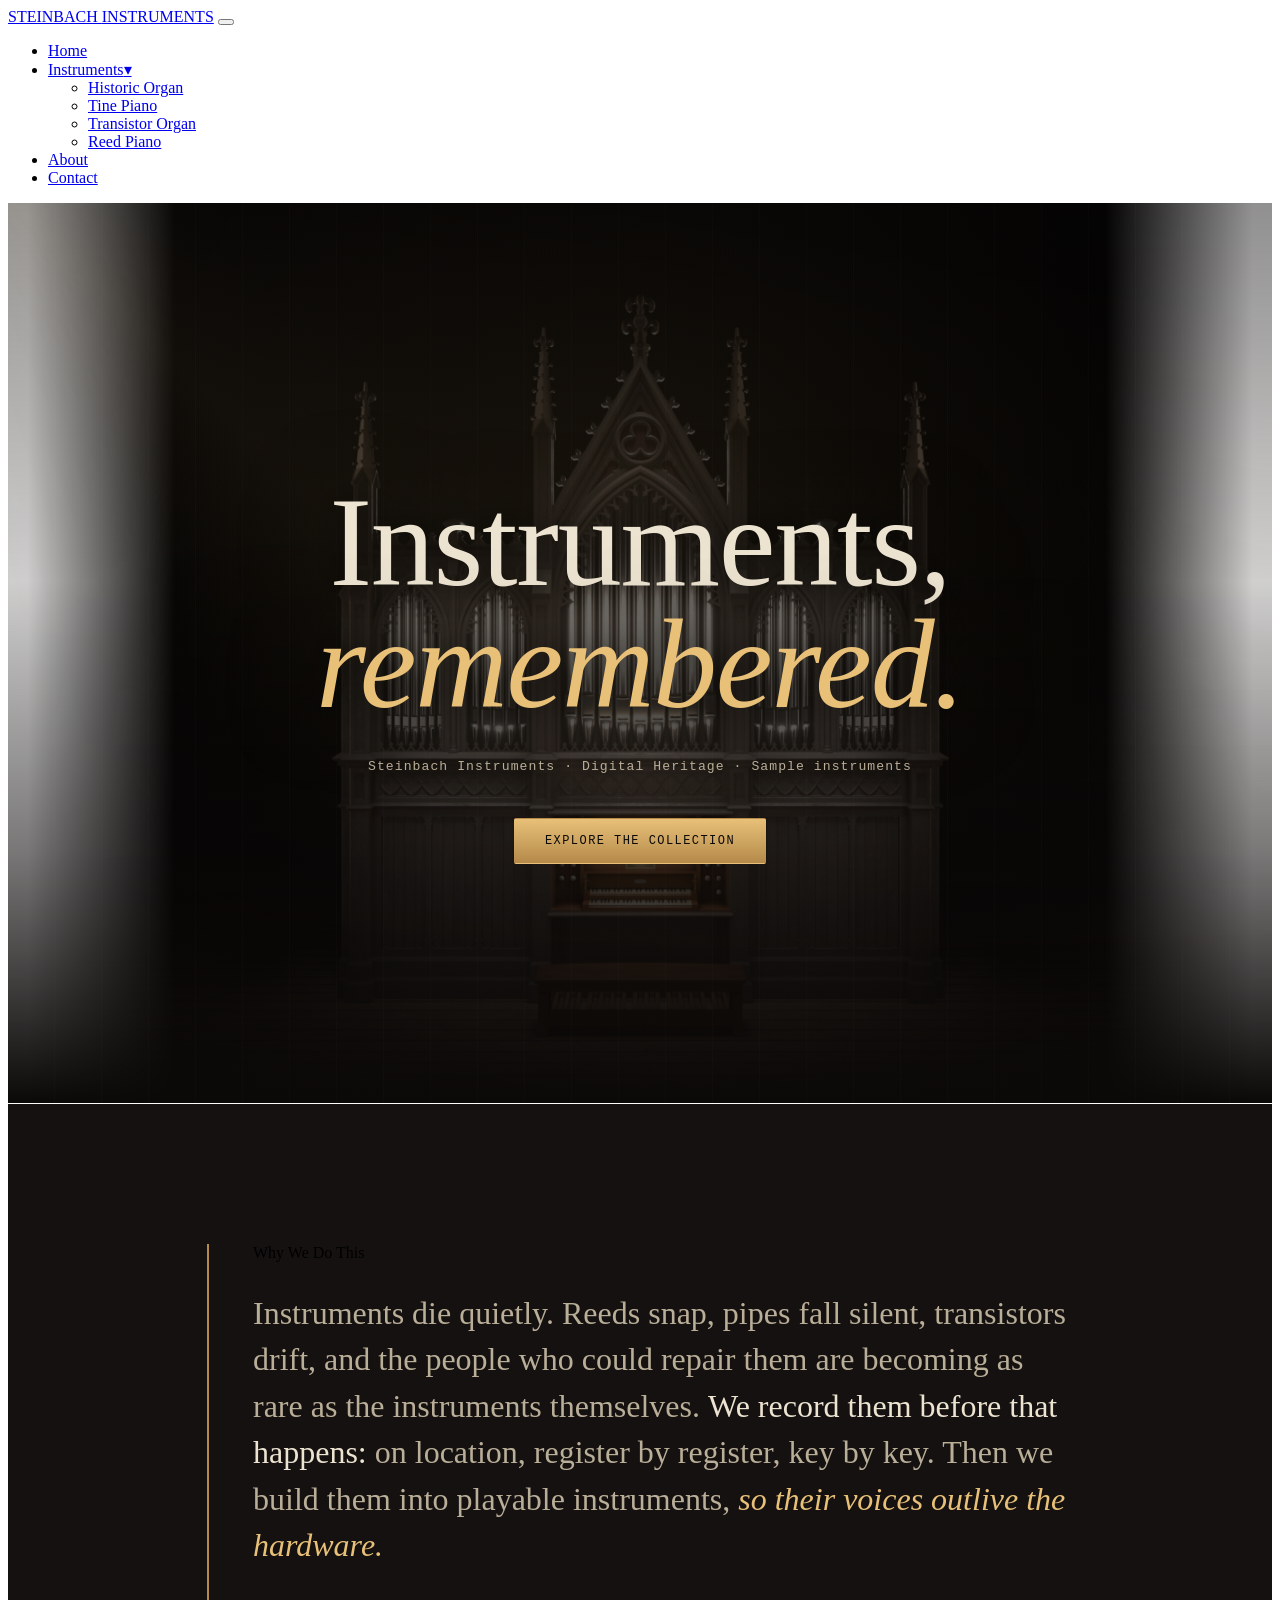
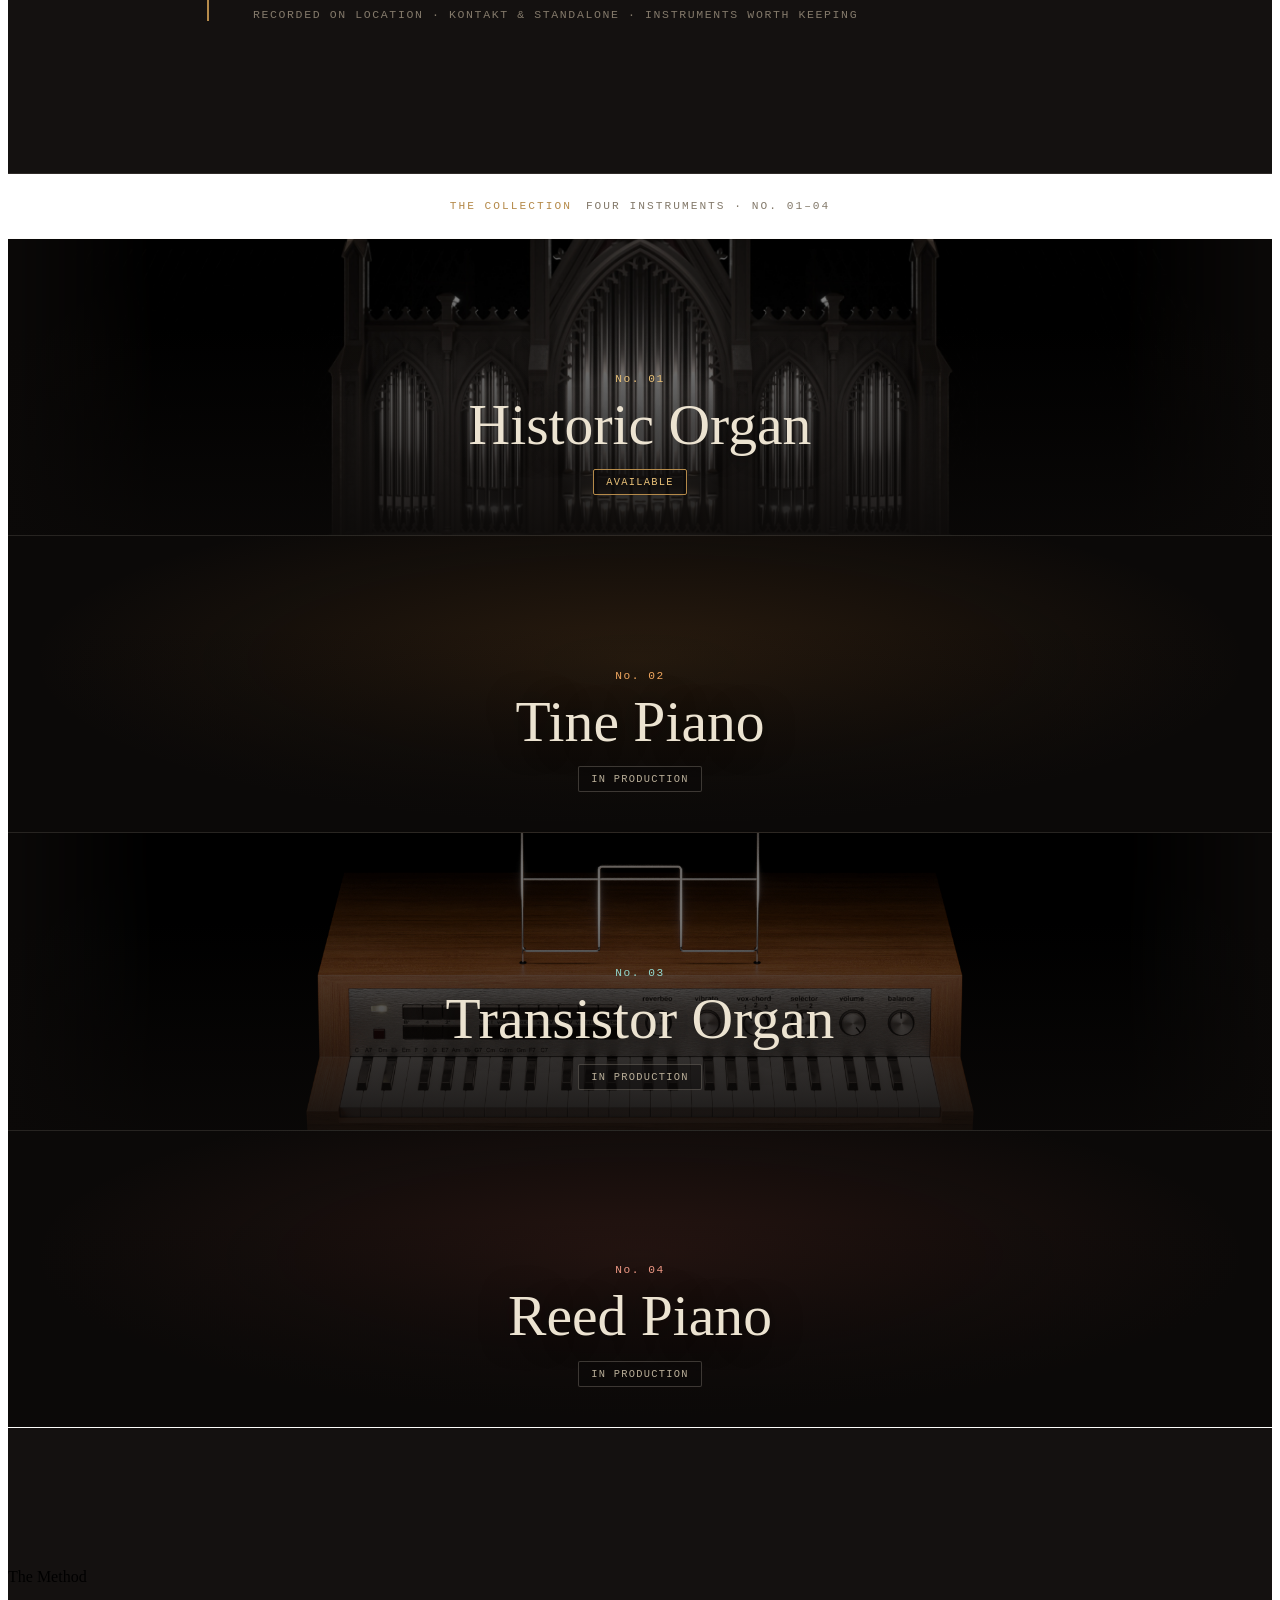
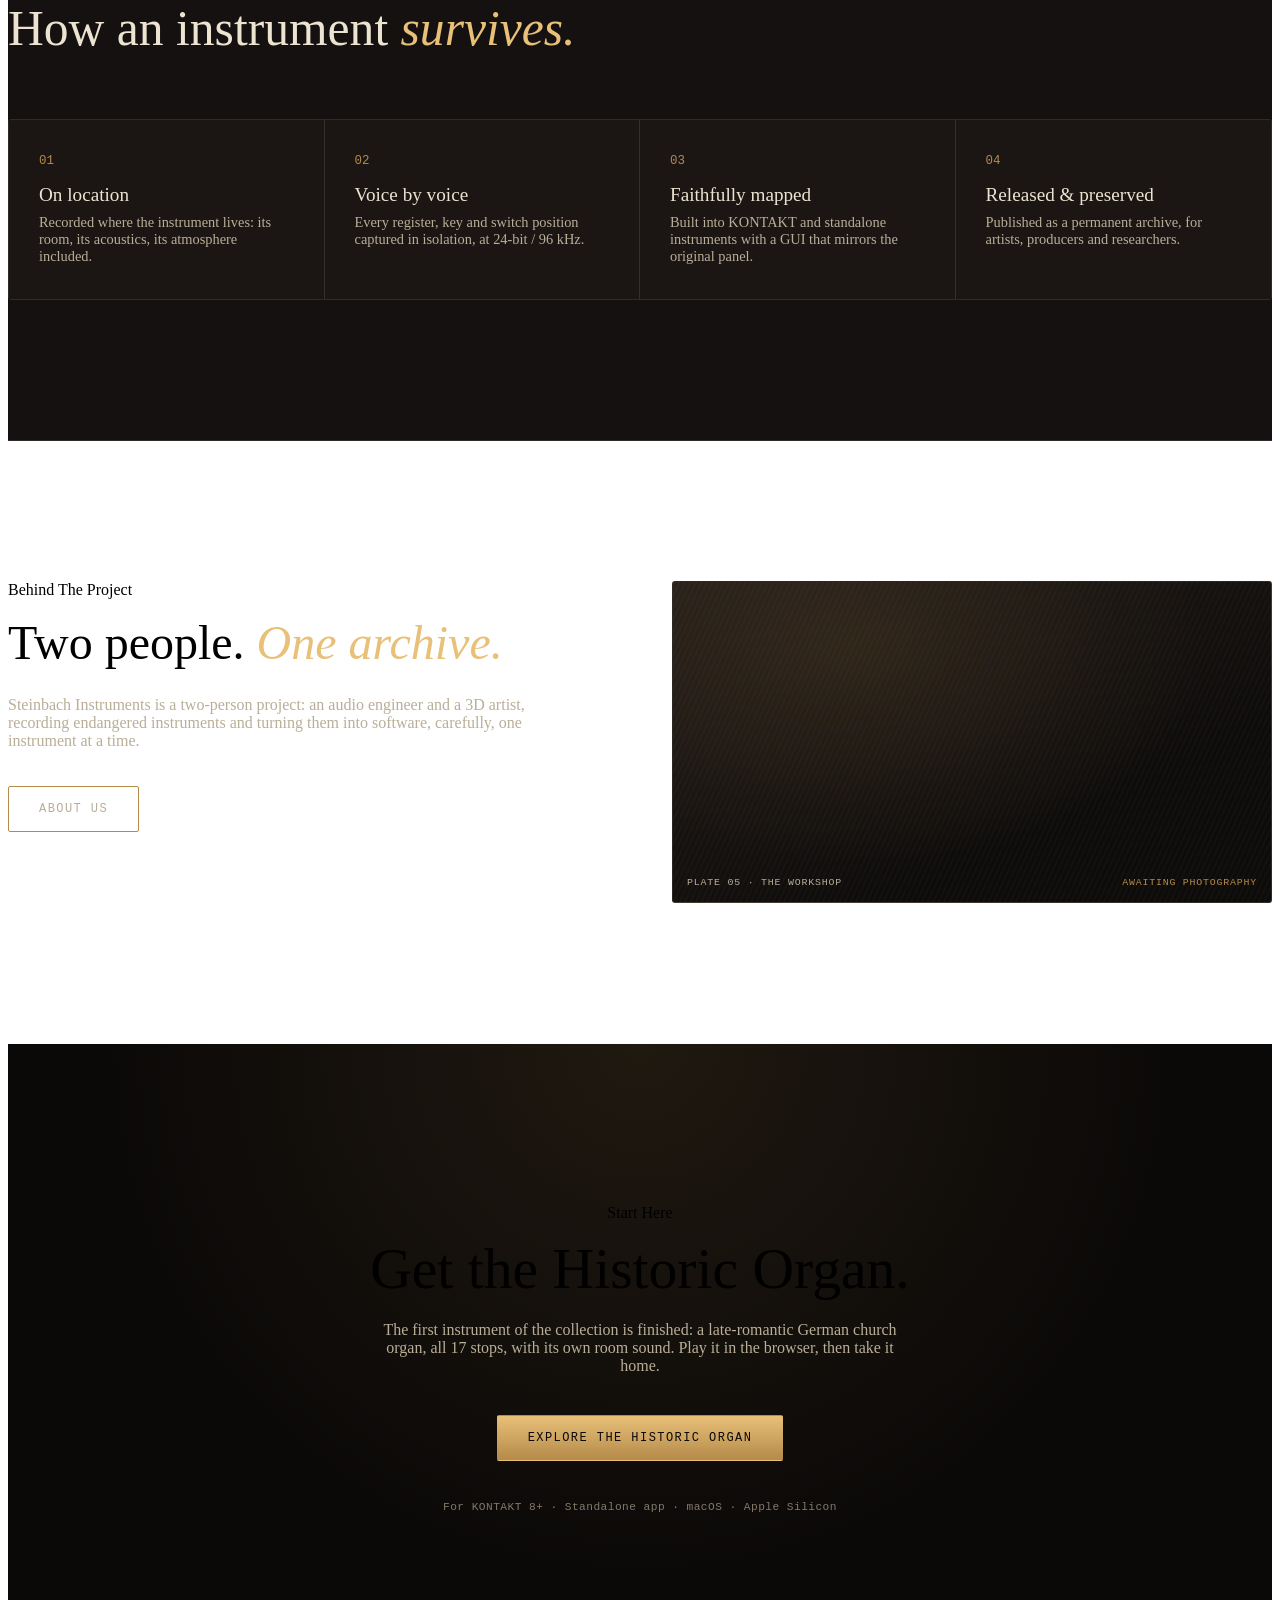
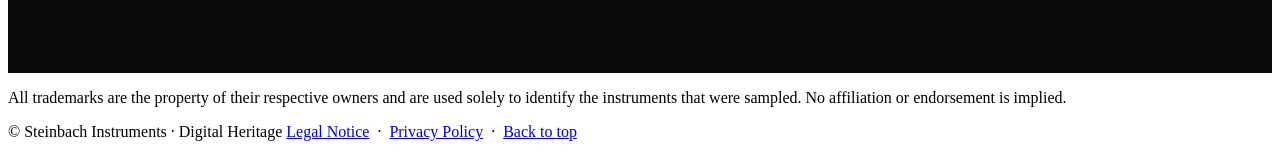
==== index.html @ 6344b09b "Add files via upload" ====
<!DOCTYPE html>
<html lang="en">
<head>
<meta charset="UTF-8" />
<meta name="viewport" content="width=device-width, initial-scale=1.0" />
<title>Steinbach Instruments · Digital Heritage</title>
<link rel="stylesheet" href="assets/css/fonts.css" />
<link rel="stylesheet" href="assets/css/styles.css" />
<style>
  :root{
    --void:#0b0908;
    --void-2:#141110;
    --void-3:#1b1614;
    --parchment:#ece3d1;
    --parchment-dim:#b9ae98;
    --parchment-faint:#83796a;
    --brass:#b58a4a;
    --brass-bright:#e8c078;
    --line: rgba(236,227,209,0.12);
    --line-strong: rgba(236,227,209,0.22);
    --font-display: 'Fraunces', serif;
    --font-body: 'Inter', sans-serif;
    --font-mono: 'IBM Plex Mono', monospace;
  }

  


  /* ---------- HERO ---------- */
  .hero{
    position:relative;
    min-height:100svh;
    display:flex;
    align-items:center;
    overflow:hidden;
    border-bottom:1px solid var(--line);
  }
  .hero-img{
    position:absolute; top:0; bottom:0; left:50%;
    width:calc(100svh * 1.361); /* image aspect ratio 2722x2000 */
    max-width:100%;
    transform:translateX(-50%);
    background:url("assets/images/organ.jpg") center top / cover no-repeat;
    filter:brightness(0.55);
    -webkit-mask-image:linear-gradient(90deg, transparent 0%, #000 12%, #000 88%, transparent 100%);
    mask-image:linear-gradient(90deg, transparent 0%, #000 12%, #000 88%, transparent 100%);
  }
  .hero-bg{
    position:absolute; inset:0;
    background:
      linear-gradient(180deg, rgba(11,9,8,0.45) 0%, rgba(11,9,8,0.2) 42%, rgba(11,9,8,0.55) 72%, var(--void) 100%),
      radial-gradient(ellipse at 50% 30%, rgba(181,138,74,0.10), transparent 55%);
  }
  .hero-bg::after{
    content:"";
    position:absolute; inset:0;
    background:repeating-linear-gradient(90deg, transparent 0 46px, rgba(236,227,209,0.025) 46px 47px);
    opacity:0.6;
  }
  .hero-beam{
    position:absolute; top:-12%; left:-8%; width:160%; height:170%;
    transform-origin:0% 0%;
    background:conic-gradient(from 0deg at 0% 0%,
      transparent 98deg,
      rgba(232,192,120,0.025) 116deg,
      rgba(232,192,120,0.06) 135deg,
      rgba(232,192,120,0.025) 154deg,
      transparent 172deg);
    mix-blend-mode:screen;
    -webkit-mask-image:linear-gradient(180deg, #000 0%, #000 28%, transparent 57%);
    mask-image:linear-gradient(180deg, #000 0%, #000 28%, transparent 57%);
    animation:spotlight 14s ease-in-out infinite alternate;
  }
  @keyframes spotlight{
    from{ transform:rotate(-7deg); }
    to{ transform:rotate(7deg); }
  }

  .hero-content{
    position:relative; z-index:2;
    width:100%;
    max-width:1180px;
    margin:0 auto;
    padding:140px clamp(20px,5vw,64px) 100px;
    text-align:center;
  }
  .hero h1{
    font-family:var(--font-display);
    font-optical-sizing:auto;
    font-weight:340;
    font-size:clamp(3.2rem, 10vw, 8.5rem);
    line-height:0.95;
    letter-spacing:-0.01em;
    margin:0 0 34px;
    color:var(--parchment);
    text-shadow:0 2px 30px rgba(11,9,8,0.65), 0 0 90px rgba(11,9,8,0.55);
  }
  .hero h1 em{
    font-style:italic;
    font-weight:300;
    color:var(--brass-bright);
    display:block;
  }
  .hero-sub{
    font-family:var(--font-mono);
    font-size:0.82rem;
    letter-spacing:0.08em;
    color:var(--parchment-dim);
    margin:0 0 44px;
    text-shadow:0 1px 14px rgba(11,9,8,0.9), 0 0 30px rgba(11,9,8,0.8);
  }
  .hero-actions{ display:flex; flex-wrap:wrap; gap:16px; justify-content:center; }

  .btn{
    font-family:var(--font-mono);
    font-size:0.75rem;
    letter-spacing:0.12em;
    text-transform:uppercase;
    text-decoration:none;
    padding:15px 30px;
    border-radius:2px;
    border:1px solid var(--brass);
    transition:all 0.25s ease;
    cursor:pointer;
    background:none;
    display:inline-block;
  }
  .btn-fill{
    background:linear-gradient(180deg, var(--brass-bright), var(--brass));
    color:var(--void);
    border-color:transparent;
  }
  .btn-fill:hover{ filter:brightness(1.12); transform:translateY(-1px); }
  .btn-ghost{ color:var(--parchment-dim); }
  .btn-ghost:hover{ border-color:var(--brass-bright); color:var(--brass-bright); }

  /* ---------- SECTION GENERIC ---------- */
  .section{ padding:140px 0; border-bottom:1px solid var(--line); }
  .section-head{ max-width:640px; margin-bottom:64px; }
  .section-head h2{
    font-family:var(--font-display);
    font-weight:340;
    font-size:clamp(2rem, 4.2vw, 3.1rem);
    line-height:1.08;
    margin:16px 0 0;
    color:var(--parchment);
  }
  .section-head h2 i{ color:var(--brass-bright); font-style:italic; font-weight:300; }

  /* ---------- MANIFESTO ---------- */
  .manifesto{ background:var(--void-2); }
  .manifesto-inner{
    max-width:820px;
    margin:0 auto;
    border-left:2px solid var(--brass);
    padding-left:clamp(24px, 4vw, 44px);
  }
  .manifesto-text{
    font-family:var(--font-display);
    font-weight:340;
    font-size:clamp(1.4rem, 2.6vw, 2rem);
    line-height:1.45;
    color:var(--parchment-dim);
  }
  .manifesto-text strong{ color:var(--parchment); font-weight:400; }
  .manifesto-text em{ color:var(--brass-bright); font-style:italic; font-weight:300; }
  .manifesto-fine{
    margin-top:40px;
    font-family:var(--font-mono);
    font-size:0.72rem; letter-spacing:0.14em; text-transform:uppercase;
    color:var(--parchment-faint);
  }

  /* ---------- COLLECTION (stacked full-width exhibits) ---------- */
  .collection-section{ padding:0; }
  .collection-label{
    display:flex; justify-content:center; align-items:baseline; gap:14px; flex-wrap:wrap;
    padding:26px 20px;
    font-family:var(--font-mono);
    font-size:0.7rem;
    letter-spacing:0.18em;
    text-transform:uppercase;
    text-align:center;
    color:var(--parchment-faint);
  }
  .collection-label b{ color:var(--brass); font-weight:500; }
  .collection-exhibits{
    border-top:1px solid var(--line);
    display:flex;
    flex-direction:column;
    height:132svh;
  }
  .collection-exhibit{
    position:relative;
    display:flex;
    align-items:flex-end;
    justify-content:center;
    flex:1 1 0;
    min-height:0;
    overflow:hidden;
    text-decoration:none;
    border-bottom:1px solid var(--line);
    background:
      radial-gradient(ellipse at 50% 42%, var(--accent-glow, rgba(181,138,74,0.14)), transparent 68%),
      var(--void);
    transition:flex-grow 0.45s cubic-bezier(0.4, 0, 0.2, 1);
  }
  /* .reveal would otherwise override the transition list on these links */
  a.collection-exhibit{
    transition:flex-grow 0.45s cubic-bezier(0.4, 0, 0.2, 1), opacity 0.8s ease, transform 0.8s ease;
  }
  .collection-exhibit:hover{ flex-grow:1.3; }
  .collection-exhibit:last-child{ border-bottom:none; }
  .exhibit-img{
    position:absolute; inset:0;
    background-position:center 43%;
    background-size:cover;
    background-repeat:no-repeat;
    -webkit-mask-image:linear-gradient(90deg, transparent 0%, #000 12%, #000 88%, transparent 100%);
    mask-image:linear-gradient(90deg, transparent 0%, #000 12%, #000 88%, transparent 100%);
    filter:brightness(0.5);
    transition:filter 0.7s ease;
  }
  .collection-exhibit:hover .exhibit-img{ filter:brightness(0.72); }
  .exhibit-scrim{
    position:absolute; left:0; right:0; bottom:0; height:70%;
    background:linear-gradient(180deg, transparent, rgba(11,9,8,0.85));
    pointer-events:none;
  }
  .exhibit-info{
    position:relative; z-index:2;
    text-align:center;
    padding:56px 24px 40px;
  }
  .exhibit-num{
    display:block;
    font-family:var(--font-mono);
    font-size:0.7rem;
    letter-spacing:0.14em;
    color:var(--accent-bright, var(--brass-bright));
    margin-bottom:12px;
  }
  .exhibit-info h3{
    font-family:var(--font-display);
    font-weight:340;
    font-size:clamp(2.2rem, 4.5vw, 3.8rem);
    line-height:0.98;
    margin:0 0 16px;
    color:var(--parchment);
    text-shadow:0 2px 30px rgba(11,9,8,0.6);
    transition:color 0.3s ease;
  }
  .collection-exhibit:hover .exhibit-info h3{ color:var(--accent-bright, var(--brass-bright)); }
  .collection-tag{
    display:inline-block;
    font-family:var(--font-mono);
    font-size:0.65rem;
    letter-spacing:0.12em;
    text-transform:uppercase;
    padding:6px 12px;
    border:1px solid var(--line-strong);
    border-radius:2px;
    color:var(--parchment-dim);
    background:rgba(11,9,8,0.5);
  }
  .collection-tag.available{
    border-color:var(--accent, var(--brass));
    color:var(--accent-bright, var(--brass-bright));
  }
  @media (max-width:720px){
    .collection-exhibits{ height:auto; }
    .collection-exhibit{ flex:none; min-height:220px; }
    .exhibit-info{ padding:40px 20px 32px; }
  }

  /* ---------- METHOD ---------- */
  .method{ background:var(--void-2); }
  .method-grid{
    display:grid;
    grid-template-columns:repeat(auto-fit, minmax(220px, 1fr));
    gap:0;
    border:1px solid var(--line);
    border-radius:3px;
    overflow:hidden;
  }
  .method-step{
    padding:34px 30px;
    border-right:1px solid var(--line);
    background:var(--void-3);
  }
  .method-step:last-child{ border-right:none; }
  @media (max-width:980px){
    .method-step{ border-right:none; border-bottom:1px solid var(--line); }
    .method-step:last-child{ border-bottom:none; }
  }
  .method-step .num{
    font-family:var(--font-mono); font-size:0.78rem; color:var(--brass);
    display:block; margin-bottom:16px;
  }
  .method-step h3{
    font-family:var(--font-display); font-weight:400; font-size:1.2rem;
    margin:0 0 8px; color:var(--parchment);
  }
  .method-step p{
    margin:0; font-size:0.9rem; color:var(--parchment-dim);
  }

  /* ---------- ABOUT TEASER ---------- */
  .about-grid{
    display:grid; grid-template-columns:1fr 1fr; gap:64px; align-items:stretch;
  }
  .about-text p{ color:var(--parchment-dim); max-width:520px; }
  .about-text .btn{ margin-top:20px; }
  .plate{
    position:relative;
    border-radius:3px;
    overflow:hidden;
    background:
      radial-gradient(ellipse at 30% 20%, rgba(181,138,74,0.14), transparent 60%),
      linear-gradient(155deg, #211b17, #0e0c0b 70%);
    border:1px solid var(--line);
    min-height:320px;
  }
  .plate::before{
    content:"";
    position:absolute; inset:0;
    background:repeating-linear-gradient(115deg, rgba(255,255,255,0.02) 0 2px, transparent 2px 5px);
  }
  .plate-label{
    position:absolute; left:14px; bottom:14px; right:14px;
    z-index:2;
    display:flex; justify-content:space-between; gap:12px;
    font-family:var(--font-mono); font-size:0.62rem; letter-spacing:0.08em;
    color:var(--parchment-dim); text-transform:uppercase;
  }
  .plate-label span:last-child{ color:var(--brass); text-align:right; }
  @media (max-width:860px){ .about-grid{ grid-template-columns:1fr; gap:32px; } }

  /* ---------- CTA ---------- */
  .cta{
    text-align:center; padding:160px 0;
    background:
      radial-gradient(ellipse at 50% 0%, rgba(181,138,74,0.12), transparent 60%),
      var(--void);
  }
  .cta h2{
    font-family:var(--font-display); font-weight:340;
    font-size:clamp(2.2rem, 5vw, 3.6rem); margin:14px 0 20px;
  }
  .cta p{ color:var(--parchment-dim); max-width:520px; margin:0 auto 40px; }
  .cta-fine{ margin-top:40px; font-family:var(--font-mono); font-size:0.7rem; color:var(--parchment-faint); letter-spacing:0.04em; }

  /* ---------- FOOTER ---------- */

  @media (max-width:720px){
    .section{ padding:88px 0; }
    .collection-section{ padding:0; }
    .cta{ padding:100px 0; }
  }
</style>
</head>
<body>

<div class="grain"></div>

<header class="nav" id="nav">
  <a href="index.html" class="nav-mark">STEINBACH <span>INSTRUMENTS</span></a>
  <button class="nav-toggle" id="nav-toggle" type="button" aria-expanded="false" aria-label="Menu">
    <span></span><span></span><span></span>
  </button>
  <ul class="nav-links">
    <li><a href="index.html" class="active">Home</a></li>
    <li class="nav-item-drop">
      <a href="instruments.html">Instruments<span class="caret">▾</span></a>
      <ul class="nav-drop-menu">
        <li><a href="historic-organ.html">Historic Organ</a></li>
        <li><a href="tine-piano.html">Tine Piano</a></li>
        <li><a href="transistor-organ.html">Transistor Organ</a></li>
        <li><a href="reed-piano.html">Reed Piano</a></li>
      </ul>
    </li>
    <li><a href="about.html">About</a></li>
    <li><a href="contact.html">Contact</a></li>
  </ul>
</header>

<main id="top">

  <section class="hero">
    <div class="hero-img"></div>
    <div class="hero-bg"></div>
    <div class="hero-beam"></div>
    <div class="hero-content">
      <h1>Instruments,<em>remembered.</em></h1>
      <p class="hero-sub">Steinbach Instruments · Digital Heritage · Sample instruments</p>
      <div class="hero-actions">
        <a href="#collection" class="btn btn-fill">Explore the collection</a>
      </div>
    </div>
  </section>

  <section class="section manifesto">
    <div class="wrap">
      <div class="manifesto-inner">
        <div class="eyebrow reveal">Why We Do This</div>
        <p class="manifesto-text reveal" style="margin-top:28px;">
          Instruments die quietly. Reeds snap, pipes fall silent, transistors drift,
          and the people who could repair them are becoming as rare as the instruments themselves.
          <strong>We record them before that happens:</strong> on location, register by register,
          key by key. Then we build them into playable instruments,
          <em>so their voices outlive the hardware.</em>
        </p>
        <p class="manifesto-fine reveal">Recorded on location &middot; KONTAKT &amp; standalone &middot; Instruments worth keeping</p>
      </div>
    </div>
  </section>

  <section class="section collection-section" id="collection">
    <div class="collection-label">
      <b>The Collection</b><span>Four instruments &middot; No. 01&ndash;04</span>
    </div>

    <div class="collection-exhibits">

      <a class="collection-exhibit reveal" href="historic-organ.html"
         style="--accent:#b58a4a; --accent-bright:#e8c078; --accent-glow:rgba(181,138,74,0.16);">
        <div class="exhibit-img" style="background-image:url('assets/images/organ.jpg')" role="img" aria-label="The Röver organ, lit in the dark"></div>
        <div class="exhibit-scrim"></div>
        <div class="exhibit-info">
          <span class="exhibit-num">No. 01</span>
          <h3>Historic Organ</h3>
          <span class="collection-tag available">Available</span>
        </div>
      </a>

      <a class="collection-exhibit reveal" href="tine-piano.html"
         style="--accent:#c1782f; --accent-bright:#f2a860; --accent-glow:rgba(193,120,47,0.16);">
        <div class="exhibit-img" style="background-image:url('assets/images/rhodes-render.jpg')" role="img" aria-label="The tine piano, lit in the dark"></div>
        <div class="exhibit-scrim"></div>
        <div class="exhibit-info">
          <span class="exhibit-num">No. 02</span>
          <h3>Tine Piano</h3>
          <span class="collection-tag">In production</span>
        </div>
      </a>

      <a class="collection-exhibit reveal" href="transistor-organ.html"
         style="--accent:#5fa8a0; --accent-bright:#93d9d0; --accent-glow:rgba(95,168,160,0.14);">
        <div class="exhibit-img" style="background-image:url('assets/images/philicorda-render.jpg')" role="img" aria-label="The transistor organ, lit in the dark"></div>
        <div class="exhibit-scrim"></div>
        <div class="exhibit-info">
          <span class="exhibit-num">No. 03</span>
          <h3>Transistor Organ</h3>
          <span class="collection-tag">In production</span>
        </div>
      </a>

      <a class="collection-exhibit reveal" href="reed-piano.html"
         style="--accent:#c65947; --accent-bright:#f09a86; --accent-glow:rgba(198,89,71,0.14);">
        <div class="exhibit-scrim"></div>
        <div class="exhibit-info">
          <span class="exhibit-num">No. 04</span>
          <h3>Reed Piano</h3>
          <span class="collection-tag">In production</span>
        </div>
      </a>

    </div>
  </section>

  <section class="section method">
    <div class="wrap">
      <div class="section-head reveal">
        <div class="eyebrow">The Method</div>
        <h2>How an instrument <i>survives.</i></h2>
      </div>
      <div class="method-grid reveal">
        <div class="method-step">
          <span class="num">01</span>
          <h3>On location</h3>
          <p>Recorded where the instrument lives: its room, its acoustics, its atmosphere included.</p>
        </div>
        <div class="method-step">
          <span class="num">02</span>
          <h3>Voice by voice</h3>
          <p>Every register, key and switch position captured in isolation, at 24-bit / 96 kHz.</p>
        </div>
        <div class="method-step">
          <span class="num">03</span>
          <h3>Faithfully mapped</h3>
          <p>Built into KONTAKT and standalone instruments with a GUI that mirrors the original panel.</p>
        </div>
        <div class="method-step">
          <span class="num">04</span>
          <h3>Released &amp; preserved</h3>
          <p>Published as a permanent archive, for artists, producers and researchers.</p>
        </div>
      </div>
    </div>
  </section>

  <section class="section">
    <div class="wrap">
      <div class="about-grid">
        <div class="about-text reveal">
          <div class="eyebrow">Behind The Project</div>
          <h2 style="font-family:var(--font-display); font-weight:340; font-size:clamp(2rem,4vw,3rem); margin:16px 0 26px;">Two people. <i style="color:var(--brass-bright); font-style:italic; font-weight:300;">One archive.</i></h2>
          <p>Steinbach Instruments is a two-person project: an audio engineer and a 3D artist, recording endangered instruments and turning them into software, carefully, one instrument at a time.</p>
          <a href="about.html" class="btn btn-ghost">About us</a>
        </div>
        <div class="plate reveal">
          <div class="plate-label"><span>Plate 05 &middot; The workshop</span><span>Awaiting photography</span></div>
        </div>
      </div>
    </div>
  </section>

  <section class="cta">
    <div class="wrap">
      <div class="eyebrow reveal">Start Here</div>
      <h2 class="reveal">Get the Historic Organ.</h2>
      <p class="reveal">The first instrument of the collection is finished: a late-romantic German church organ, all 17 stops, with its own room sound. Play it in the browser, then take it home.</p>
      <a href="historic-organ.html" class="btn btn-fill reveal">Explore the Historic Organ</a>
      <div class="cta-fine reveal">For KONTAKT 8+ &middot; Standalone app &middot; macOS &middot; Apple Silicon</div>
    </div>
  </section>

</main>

<footer class="footer">
  <div class="wrap">
    <p class="footer-disclaimer">All trademarks are the property of their respective owners and are used solely to identify the instruments that were sampled. No affiliation or endorsement is implied.</p>
    <div class="footer-bottom">
      <span>&copy; Steinbach Instruments &middot; Digital Heritage</span>
      <span><a href="impressum.html">Legal Notice</a> &nbsp;&middot;&nbsp; <a href="datenschutz.html">Privacy Policy</a> &nbsp;&middot;&nbsp; <a href="#top">Back to top</a></span>
    </div>
  </div>
</footer>

<script src="assets/js/main.js"></script>

</body>
</html>
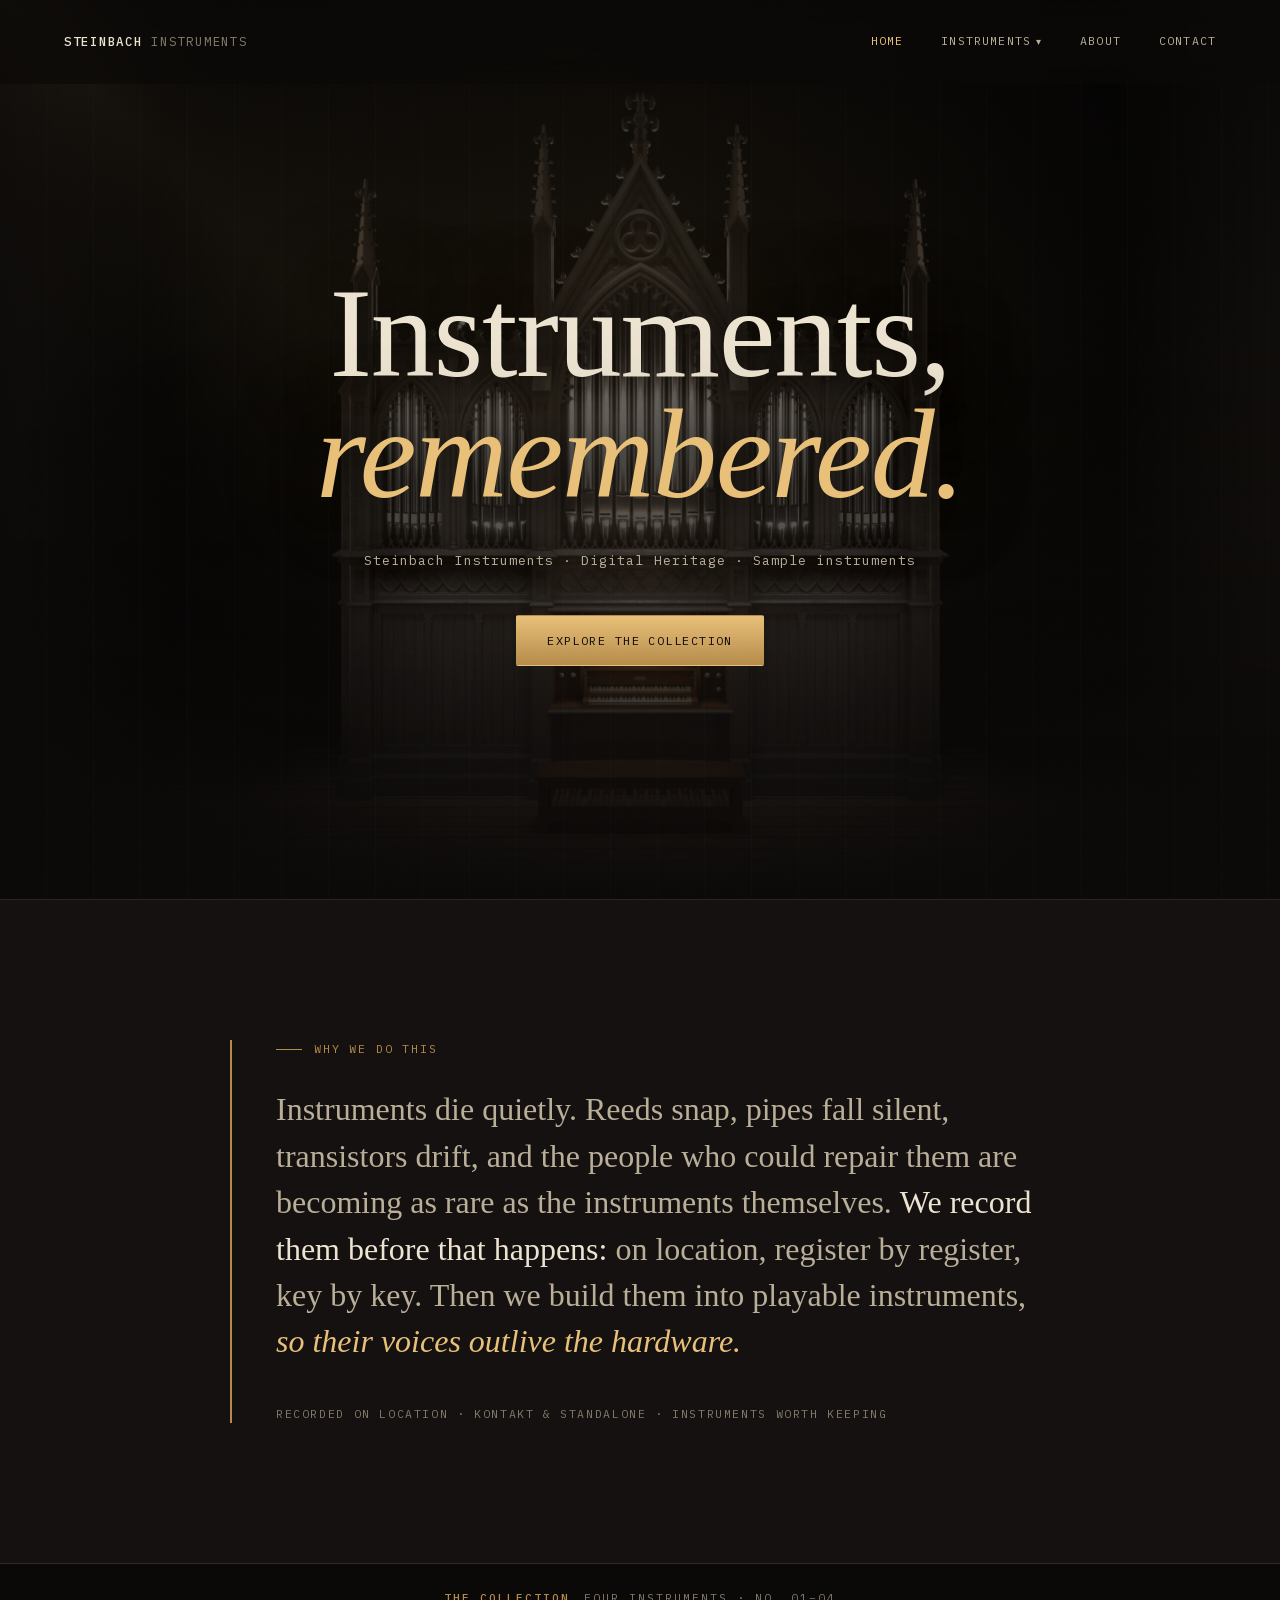
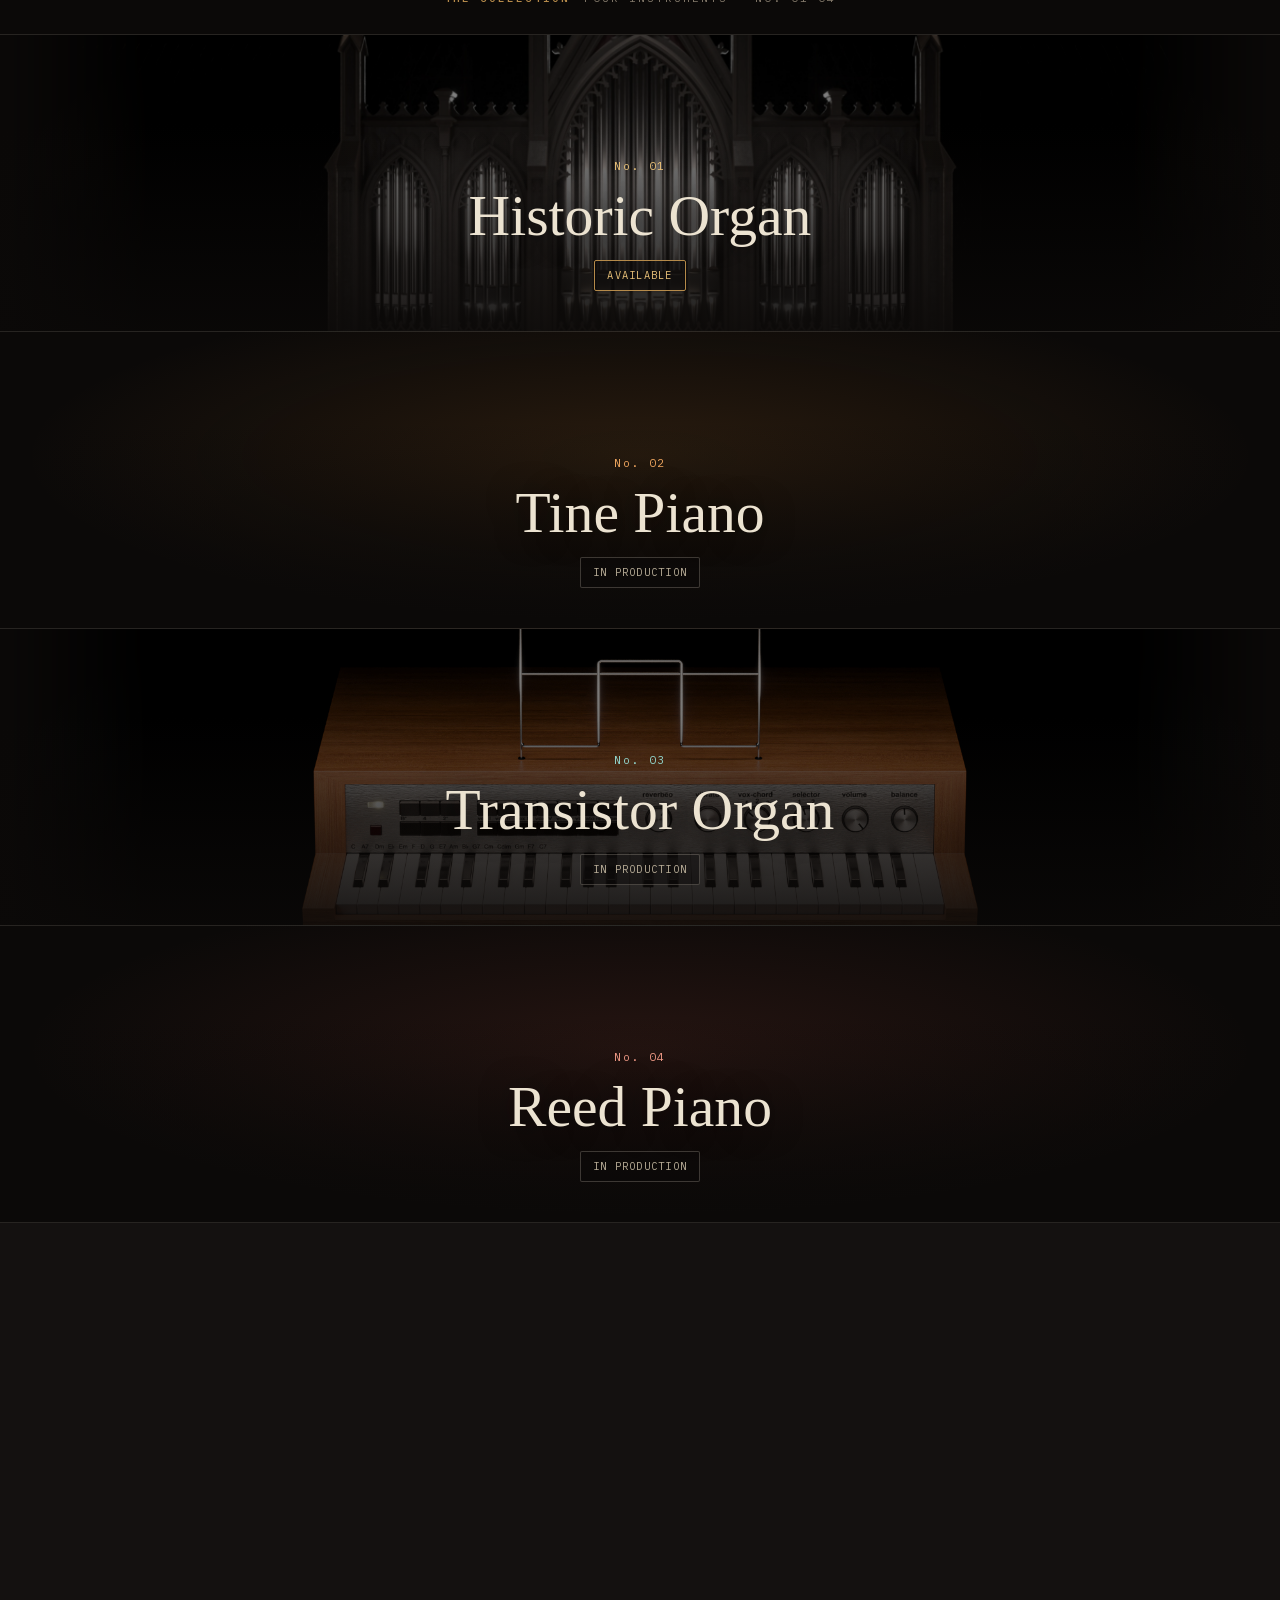
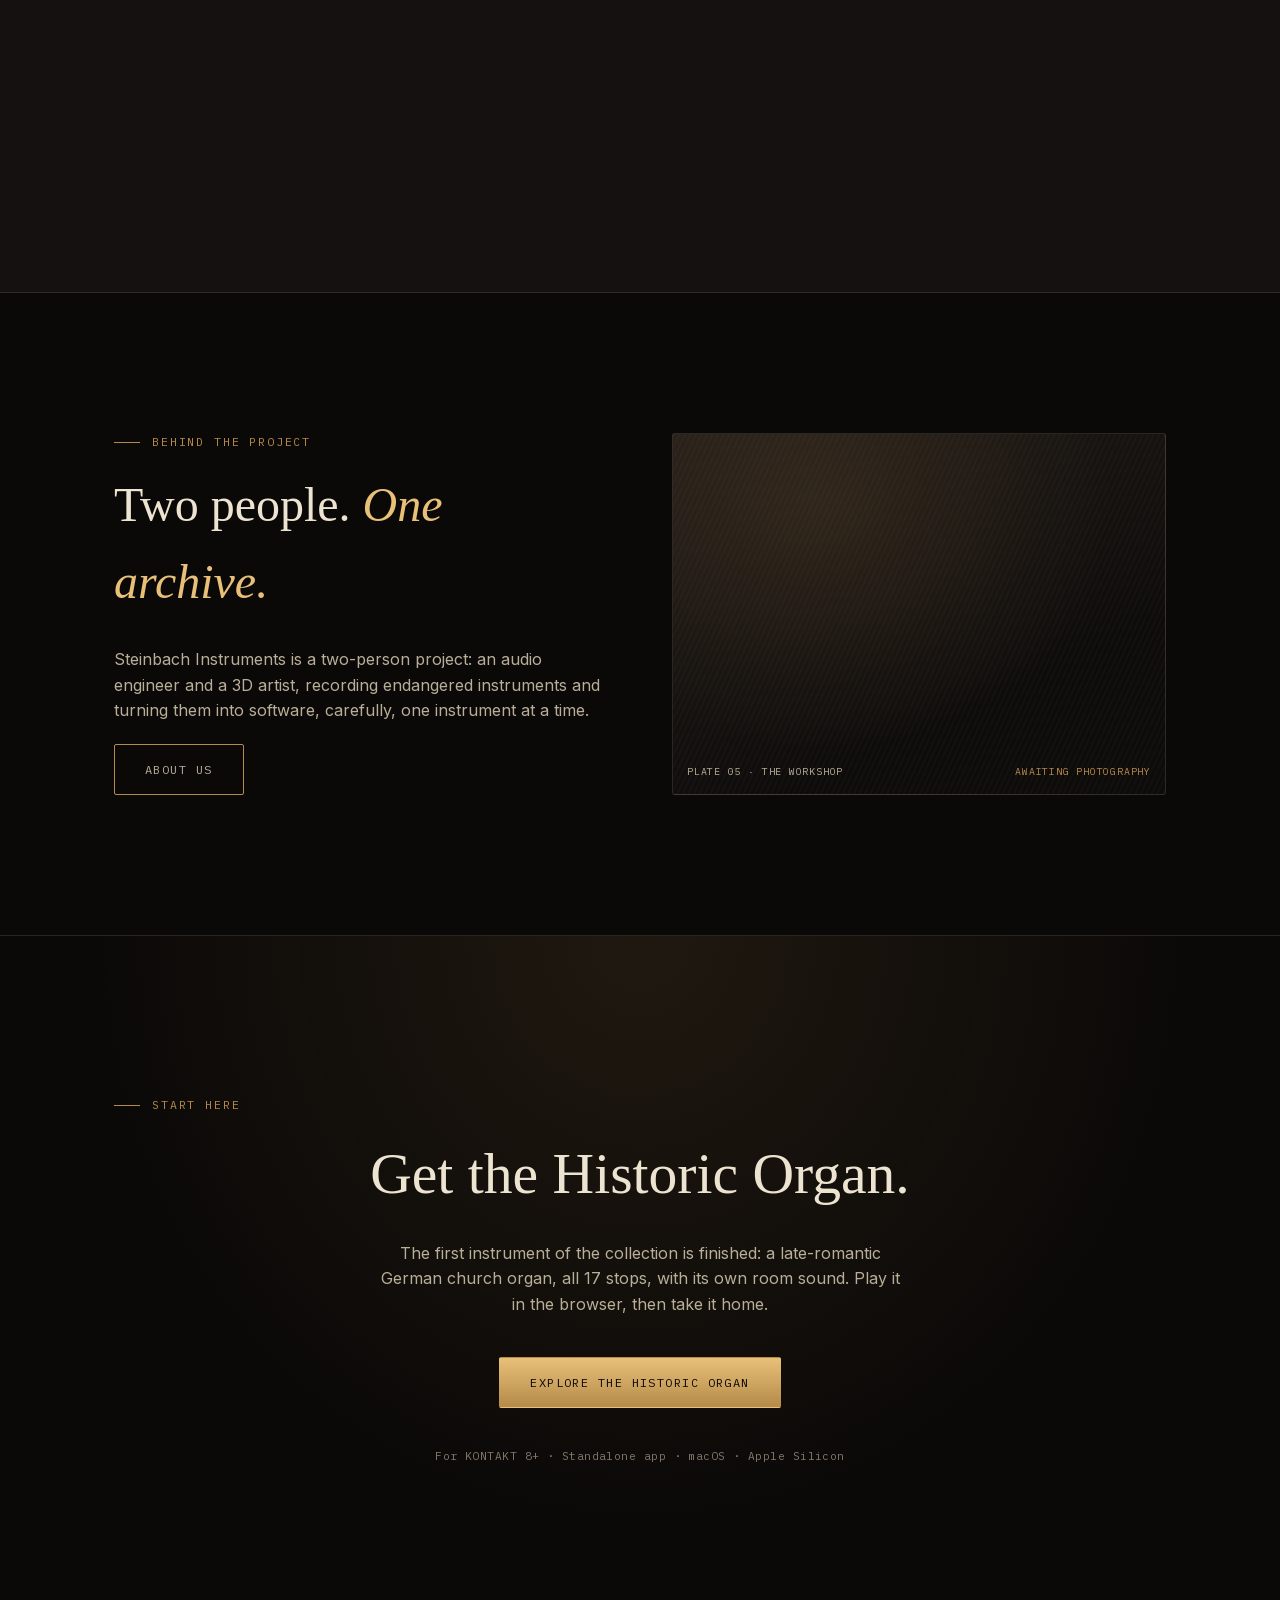
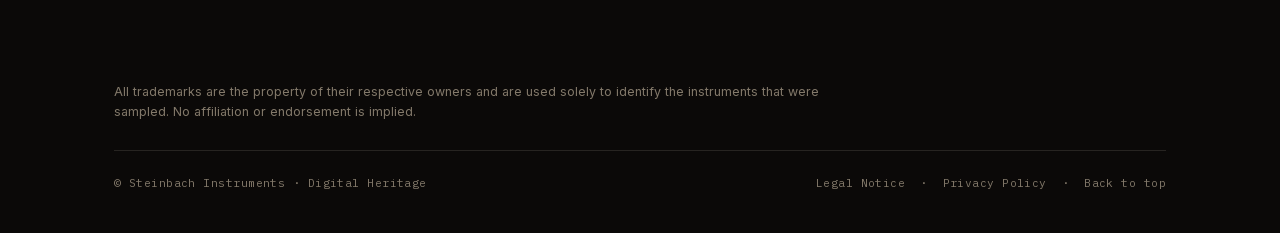
==== commit 2a2d53f3: "Merge 9a8d4b39d5306902170bd83a932d5522c861ca45 into 400c279a51b48028ea631b4a37f63c2497d19ca3" ====
--- a/index.html
+++ b/index.html
@@ -5,6 +5,9 @@
 <meta name="viewport" content="width=device-width, initial-scale=1.0" />
 <title>Steinbach Instruments · Digital Heritage</title>
 <link rel="stylesheet" href="assets/css/fonts.css" />
+<link rel="icon" href="assets/icons/favicon.svg" type="image/svg+xml" />
+<link rel="icon" href="assets/icons/favicon-32.png" sizes="32x32" type="image/png" />
+<link rel="apple-touch-icon" href="assets/icons/apple-touch-icon.png" />
 <link rel="stylesheet" href="assets/css/styles.css" />
 <style>
   :root{
@@ -435,7 +438,6 @@
 
       <a class="collection-exhibit reveal" href="tine-piano.html"
          style="--accent:#c1782f; --accent-bright:#f2a860; --accent-glow:rgba(193,120,47,0.16);">
-        <div class="exhibit-img" style="background-image:url('assets/images/rhodes-render.jpg')" role="img" aria-label="The tine piano, lit in the dark"></div>
         <div class="exhibit-scrim"></div>
         <div class="exhibit-info">
           <span class="exhibit-num">No. 02</span>
--- a/assets/css/fonts.css
+++ b/assets/css/fonts.css
@@ -0,0 +1,110 @@
+/* ==========================================================================
+   Self-hosted webfonts (Fraunces, Inter, IBM Plex Mono).
+   Previously loaded from fonts.googleapis.com / fonts.gstatic.com — moved
+   here so no font request (and the visitor's IP) ever leaves the server,
+   for GDPR/DSGVO compliance. Files retrieved from Google Fonts and used
+   under the SIL Open Font License 1.1, see assets/fonts/*/OFL.txt.
+   Latin + Latin Extended subsets only (covers German/English content).
+   ========================================================================== */
+
+/* ---------- Fraunces (variable: weight 300–700, optical size 9–144) ---------- */
+@font-face {
+  font-family: 'Fraunces';
+  font-style: normal;
+  font-weight: 300 700;
+  font-display: swap;
+  src: url('../fonts/fraunces/fraunces-300-700-latin.woff2') format('woff2');
+  unicode-range: U+0000-00FF, U+0131, U+0152-0153, U+02BB-02BC, U+02C6, U+02DA, U+02DC, U+0304, U+0308, U+0329, U+2000-206F, U+20AC, U+2122, U+2191, U+2193, U+2212, U+2215, U+FEFF, U+FFFD;
+}
+@font-face {
+  font-family: 'Fraunces';
+  font-style: normal;
+  font-weight: 300 700;
+  font-display: swap;
+  src: url('../fonts/fraunces/fraunces-300-700-latin-ext.woff2') format('woff2');
+  unicode-range: U+0100-02BA, U+02BD-02C5, U+02C7-02CC, U+02CE-02D7, U+02DD-02FF, U+0304, U+0308, U+0329, U+1D00-1DBF, U+1E00-1E9F, U+1EF2-1EFF, U+2020, U+20A0-20AB, U+20AD-20C0, U+2113, U+2C60-2C7F, U+A720-A7FF;
+}
+
+/* ---------- Inter (variable file, pinned to the weights the site uses) ---------- */
+@font-face {
+  font-family: 'Inter';
+  font-style: normal;
+  font-weight: 400;
+  font-display: swap;
+  src: url('../fonts/inter/inter-latin.woff2') format('woff2');
+  unicode-range: U+0000-00FF, U+0131, U+0152-0153, U+02BB-02BC, U+02C6, U+02DA, U+02DC, U+0304, U+0308, U+0329, U+2000-206F, U+20AC, U+2122, U+2191, U+2193, U+2212, U+2215, U+FEFF, U+FFFD;
+}
+@font-face {
+  font-family: 'Inter';
+  font-style: normal;
+  font-weight: 400;
+  font-display: swap;
+  src: url('../fonts/inter/inter-latin-ext.woff2') format('woff2');
+  unicode-range: U+0100-02BA, U+02BD-02C5, U+02C7-02CC, U+02CE-02D7, U+02DD-02FF, U+0304, U+0308, U+0329, U+1D00-1DBF, U+1E00-1E9F, U+1EF2-1EFF, U+2020, U+20A0-20AB, U+20AD-20C0, U+2113, U+2C60-2C7F, U+A720-A7FF;
+}
+@font-face {
+  font-family: 'Inter';
+  font-style: normal;
+  font-weight: 500;
+  font-display: swap;
+  src: url('../fonts/inter/inter-latin.woff2') format('woff2');
+  unicode-range: U+0000-00FF, U+0131, U+0152-0153, U+02BB-02BC, U+02C6, U+02DA, U+02DC, U+0304, U+0308, U+0329, U+2000-206F, U+20AC, U+2122, U+2191, U+2193, U+2212, U+2215, U+FEFF, U+FFFD;
+}
+@font-face {
+  font-family: 'Inter';
+  font-style: normal;
+  font-weight: 500;
+  font-display: swap;
+  src: url('../fonts/inter/inter-latin-ext.woff2') format('woff2');
+  unicode-range: U+0100-02BA, U+02BD-02C5, U+02C7-02CC, U+02CE-02D7, U+02DD-02FF, U+0304, U+0308, U+0329, U+1D00-1DBF, U+1E00-1E9F, U+1EF2-1EFF, U+2020, U+20A0-20AB, U+20AD-20C0, U+2113, U+2C60-2C7F, U+A720-A7FF;
+}
+@font-face {
+  font-family: 'Inter';
+  font-style: normal;
+  font-weight: 600;
+  font-display: swap;
+  src: url('../fonts/inter/inter-latin.woff2') format('woff2');
+  unicode-range: U+0000-00FF, U+0131, U+0152-0153, U+02BB-02BC, U+02C6, U+02DA, U+02DC, U+0304, U+0308, U+0329, U+2000-206F, U+20AC, U+2122, U+2191, U+2193, U+2212, U+2215, U+FEFF, U+FFFD;
+}
+@font-face {
+  font-family: 'Inter';
+  font-style: normal;
+  font-weight: 600;
+  font-display: swap;
+  src: url('../fonts/inter/inter-latin-ext.woff2') format('woff2');
+  unicode-range: U+0100-02BA, U+02BD-02C5, U+02C7-02CC, U+02CE-02D7, U+02DD-02FF, U+0304, U+0308, U+0329, U+1D00-1DBF, U+1E00-1E9F, U+1EF2-1EFF, U+2020, U+20A0-20AB, U+20AD-20C0, U+2113, U+2C60-2C7F, U+A720-A7FF;
+}
+
+/* ---------- IBM Plex Mono ---------- */
+@font-face {
+  font-family: 'IBM Plex Mono';
+  font-style: normal;
+  font-weight: 400;
+  font-display: swap;
+  src: url('../fonts/ibm-plex-mono/ibm-plex-mono-400-latin.woff2') format('woff2');
+  unicode-range: U+0000-00FF, U+0131, U+0152-0153, U+02BB-02BC, U+02C6, U+02DA, U+02DC, U+0304, U+0308, U+0329, U+2000-206F, U+20AC, U+2122, U+2191, U+2193, U+2212, U+2215, U+FEFF, U+FFFD;
+}
+@font-face {
+  font-family: 'IBM Plex Mono';
+  font-style: normal;
+  font-weight: 400;
+  font-display: swap;
+  src: url('../fonts/ibm-plex-mono/ibm-plex-mono-400-latin-ext.woff2') format('woff2');
+  unicode-range: U+0100-02BA, U+02BD-02C5, U+02C7-02CC, U+02CE-02D7, U+02DD-02FF, U+0304, U+0308, U+0329, U+1D00-1DBF, U+1E00-1E9F, U+1EF2-1EFF, U+2020, U+20A0-20AB, U+20AD-20C0, U+2113, U+2C60-2C7F, U+A720-A7FF;
+}
+@font-face {
+  font-family: 'IBM Plex Mono';
+  font-style: normal;
+  font-weight: 500;
+  font-display: swap;
+  src: url('../fonts/ibm-plex-mono/ibm-plex-mono-500-latin.woff2') format('woff2');
+  unicode-range: U+0000-00FF, U+0131, U+0152-0153, U+02BB-02BC, U+02C6, U+02DA, U+02DC, U+0304, U+0308, U+0329, U+2000-206F, U+20AC, U+2122, U+2191, U+2193, U+2212, U+2215, U+FEFF, U+FFFD;
+}
+@font-face {
+  font-family: 'IBM Plex Mono';
+  font-style: normal;
+  font-weight: 500;
+  font-display: swap;
+  src: url('../fonts/ibm-plex-mono/ibm-plex-mono-500-latin-ext.woff2') format('woff2');
+  unicode-range: U+0100-02BA, U+02BD-02C5, U+02C7-02CC, U+02CE-02D7, U+02DD-02FF, U+0304, U+0308, U+0329, U+1D00-1DBF, U+1E00-1E9F, U+1EF2-1EFF, U+2020, U+20A0-20AB, U+20AD-20C0, U+2113, U+2C60-2C7F, U+A720-A7FF;
+}
--- a/assets/css/styles.css
+++ b/assets/css/styles.css
@@ -0,0 +1,338 @@
+/* ==========================================================================
+   Steinbach Instruments — global stylesheet
+   Loaded on every page before the page's own inline <style> block, which
+   layers on page-specific sections. This file owns the shared chrome:
+   reset, typography defaults, nav, footer, buttons, and layout primitives.
+   ========================================================================== */
+
+:root{
+  --void:#0b0908;
+  --void-2:#141110;
+  --void-3:#1b1614;
+  --parchment:#ece3d1;
+  --parchment-dim:#b9ae98;
+  --parchment-faint:#83796a;
+  --brass:#b58a4a;
+  --brass-bright:#e8c078;
+  --line: rgba(236,227,209,0.12);
+  --line-strong: rgba(236,227,209,0.22);
+  --font-display: 'Fraunces', serif;
+  --font-body: 'Inter', sans-serif;
+  --font-mono: 'IBM Plex Mono', monospace;
+  --nav-h: 84px;
+}
+
+/* ---------- RESET ---------- */
+*, *::before, *::after{ box-sizing:border-box; }
+html{ scroll-behavior:smooth; }
+@media (prefers-reduced-motion: reduce){
+  html{ scroll-behavior:auto; }
+}
+body{
+  margin:0;
+  background:var(--void);
+  color:var(--parchment);
+  font-family:var(--font-body);
+  font-size:16px;
+  line-height:1.6;
+  -webkit-font-smoothing:antialiased;
+  -moz-osx-font-smoothing:grayscale;
+}
+img{ max-width:100%; display:block; }
+a{ color:inherit; }
+ul{ margin:0; padding:0; list-style:none; }
+h1, h2, h3, h4, p{ margin:0; }
+button{ font:inherit; color:inherit; }
+
+/* ---------- LAYOUT PRIMITIVES ---------- */
+.wrap{
+  max-width:1180px;
+  margin:0 auto;
+  padding:0 clamp(20px, 5vw, 64px);
+}
+.eyebrow{
+  display:flex;
+  align-items:center;
+  gap:12px;
+  font-family:var(--font-mono);
+  font-size:0.72rem;
+  letter-spacing:0.16em;
+  text-transform:uppercase;
+  color:var(--brass);
+}
+.eyebrow::before{
+  content:"";
+  width:26px; height:1px;
+  background:var(--brass);
+}
+
+/* ---------- GRAIN OVERLAY ---------- */
+.grain{
+  position:fixed; inset:0;
+  z-index:9000;
+  pointer-events:none;
+  opacity:0.035;
+  mix-blend-mode:overlay;
+  background-image:url("[data-uri]");
+  background-size:200px 200px;
+}
+
+/* ---------- SCROLL REVEAL ----------
+   .reveal elements fade/rise into place via a .in-view class toggled by
+   assets/js/main.js on IntersectionObserver. Kept to opacity/transform only
+   and at this exact timing so pages that layer extra transitions onto
+   .reveal elements (e.g. .collection-exhibit) can extend the list safely. */
+.reveal{
+  opacity:0;
+  transform:translateY(28px);
+  transition:opacity 0.8s ease, transform 0.8s ease;
+}
+.reveal.in-view{
+  opacity:1;
+  transform:none;
+}
+@media (prefers-reduced-motion: reduce){
+  .reveal{ opacity:1; transform:none; transition:none; }
+}
+
+/* ---------- BUTTONS (shared fallback; pages may extend) ---------- */
+.btn{
+  font-family:var(--font-mono);
+  font-size:0.75rem;
+  letter-spacing:0.12em;
+  text-transform:uppercase;
+  text-decoration:none;
+  padding:15px 30px;
+  border-radius:2px;
+  border:1px solid var(--brass);
+  transition:all 0.25s ease;
+  cursor:pointer;
+  background:none;
+  display:inline-block;
+}
+.btn-fill{
+  background:linear-gradient(180deg, var(--brass-bright), var(--brass));
+  color:var(--void);
+  border-color:transparent;
+}
+.btn-fill:hover{ filter:brightness(1.12); transform:translateY(-1px); }
+.btn-ghost{ color:var(--parchment-dim); }
+.btn-ghost:hover{ border-color:var(--brass-bright); color:var(--brass-bright); }
+
+/* ---------- NAV ---------- */
+.nav{
+  position:fixed; top:0; left:0; right:0;
+  z-index:1000;
+  display:flex;
+  align-items:center;
+  justify-content:space-between;
+  height:var(--nav-h);
+  padding:0 clamp(20px, 5vw, 64px);
+  background:rgba(11,9,8,0.7);
+  backdrop-filter:blur(14px) saturate(140%);
+  -webkit-backdrop-filter:blur(14px) saturate(140%);
+  border-bottom:1px solid transparent;
+  transition:background 0.3s ease, border-color 0.3s ease, height 0.3s ease;
+}
+.nav.is-scrolled{
+  height:64px;
+  background:rgba(11,9,8,0.92);
+  border-bottom-color:var(--line);
+}
+.nav-mark{
+  font-family:var(--font-mono);
+  font-size:0.78rem;
+  font-weight:500;
+  letter-spacing:0.14em;
+  text-transform:uppercase;
+  color:var(--parchment);
+  text-decoration:none;
+  white-space:nowrap;
+}
+.nav-mark span{ color:var(--parchment-faint); font-weight:400; }
+
+.nav-links{
+  display:flex;
+  align-items:center;
+  gap:38px;
+  font-family:var(--font-mono);
+  font-size:0.72rem;
+  letter-spacing:0.1em;
+  text-transform:uppercase;
+}
+.nav-links > li > a{
+  display:inline-flex;
+  align-items:center;
+  gap:5px;
+  padding:8px 0;
+  color:var(--parchment-dim);
+  text-decoration:none;
+  transition:color 0.2s ease;
+}
+.nav-links > li > a:hover,
+.nav-links > li > a.active,
+.nav-links > li > a.current{
+  color:var(--brass-bright);
+}
+.caret{
+  font-size:0.6rem;
+  line-height:1;
+  transition:transform 0.2s ease;
+}
+.nav-item-drop{ position:relative; }
+.nav-item-drop:hover .caret,
+.nav-item-drop.is-open .caret{ transform:rotate(180deg); }
+
+.nav-drop-menu{
+  position:absolute;
+  top:calc(100% + 16px);
+  left:50%;
+  transform:translateX(-50%) translateY(-6px);
+  min-width:200px;
+  background:var(--void-2);
+  border:1px solid var(--line);
+  border-radius:4px;
+  padding:8px;
+  opacity:0;
+  visibility:hidden;
+  transition:opacity 0.2s ease, transform 0.2s ease, visibility 0.2s ease;
+  box-shadow:0 20px 40px rgba(0,0,0,0.4);
+}
+.nav-item-drop:hover .nav-drop-menu,
+.nav-item-drop:focus-within .nav-drop-menu,
+.nav-item-drop.is-open .nav-drop-menu{
+  opacity:1;
+  visibility:visible;
+  transform:translateX(-50%) translateY(0);
+}
+.nav-drop-menu li a{
+  display:block;
+  padding:10px 14px;
+  border-radius:3px;
+  font-size:0.72rem;
+  letter-spacing:0.08em;
+  white-space:nowrap;
+  color:var(--parchment-dim);
+  text-decoration:none;
+  transition:background 0.2s ease, color 0.2s ease;
+}
+.nav-drop-menu li a:hover,
+.nav-drop-menu li a.current{
+  background:var(--void-3);
+  color:var(--brass-bright);
+}
+
+.nav-toggle{
+  display:none;
+  flex-direction:column;
+  justify-content:center;
+  align-items:flex-end;
+  gap:5px;
+  width:36px; height:36px;
+  padding:0;
+  background:none;
+  border:none;
+  cursor:pointer;
+  z-index:1100;
+}
+.nav-toggle span{
+  display:block;
+  width:100%; height:1px;
+  background:var(--parchment);
+  transition:transform 0.25s ease, opacity 0.25s ease, width 0.25s ease;
+}
+.nav-toggle.is-open span:nth-child(1){ transform:translateY(6px) rotate(45deg); width:100%; }
+.nav-toggle.is-open span:nth-child(2){ opacity:0; }
+.nav-toggle.is-open span:nth-child(3){ transform:translateY(-6px) rotate(-45deg); width:100%; }
+
+@media (max-width:900px){
+  .nav-toggle{ display:flex; }
+
+  .nav-links{
+    position:fixed;
+    top:0; right:0; bottom:0;
+    height:100svh;
+    width:min(320px, 84vw);
+    flex-direction:column;
+    align-items:flex-start;
+    justify-content:flex-start;
+    gap:2px;
+    background:var(--void-2);
+    border-left:1px solid var(--line);
+    padding:calc(var(--nav-h) + 24px) 32px 40px;
+    overflow-y:auto;
+    transform:translateX(100%);
+    transition:transform 0.35s cubic-bezier(0.4,0,0.2,1);
+  }
+  .nav-links.is-open{ transform:translateX(0); }
+  .nav-links > li{ width:100%; }
+  .nav-links > li > a{
+    width:100%;
+    justify-content:space-between;
+    padding:16px 0;
+    font-size:0.85rem;
+    border-bottom:1px solid var(--line);
+  }
+  .nav-drop-menu{
+    position:static;
+    transform:none;
+    opacity:1; visibility:visible;
+    display:none;
+    background:none;
+    border:none;
+    box-shadow:none;
+    padding:4px 0 4px 16px;
+  }
+  .nav-item-drop.is-open .nav-drop-menu,
+  .nav-item-drop:hover .nav-drop-menu,
+  .nav-item-drop:focus-within .nav-drop-menu{
+    transform:none;
+  }
+  .nav-item-drop.is-open .nav-drop-menu{ display:block; }
+  .nav-drop-menu li a{ padding:12px 0; white-space:normal; }
+}
+
+.nav-scrim{
+  position:fixed; inset:0;
+  z-index:999;
+  background:rgba(11,9,8,0.5);
+  opacity:0;
+  visibility:hidden;
+  transition:opacity 0.3s ease, visibility 0.3s ease;
+}
+.nav-scrim.is-open{ opacity:1; visibility:visible; }
+@media (min-width:901px){
+  .nav-scrim{ display:none; }
+}
+
+body.nav-locked{ overflow:hidden; }
+
+/* ---------- FOOTER ---------- */
+.footer{
+  padding:56px 0 40px;
+}
+.footer-disclaimer{
+  max-width:760px;
+  margin:0 0 28px;
+  font-size:0.78rem;
+  line-height:1.6;
+  color:var(--parchment-faint);
+}
+.footer-bottom{
+  display:flex;
+  flex-wrap:wrap;
+  justify-content:space-between;
+  gap:12px 24px;
+  padding-top:24px;
+  border-top:1px solid var(--line);
+  font-family:var(--font-mono);
+  font-size:0.7rem;
+  letter-spacing:0.04em;
+  color:var(--parchment-faint);
+}
+.footer-bottom a{ color:var(--parchment-faint); text-decoration:none; }
+.footer-bottom a:hover{ color:var(--brass-bright); }
+
+@media (max-width:640px){
+  .footer-bottom{ flex-direction:column; gap:10px; }
+}
